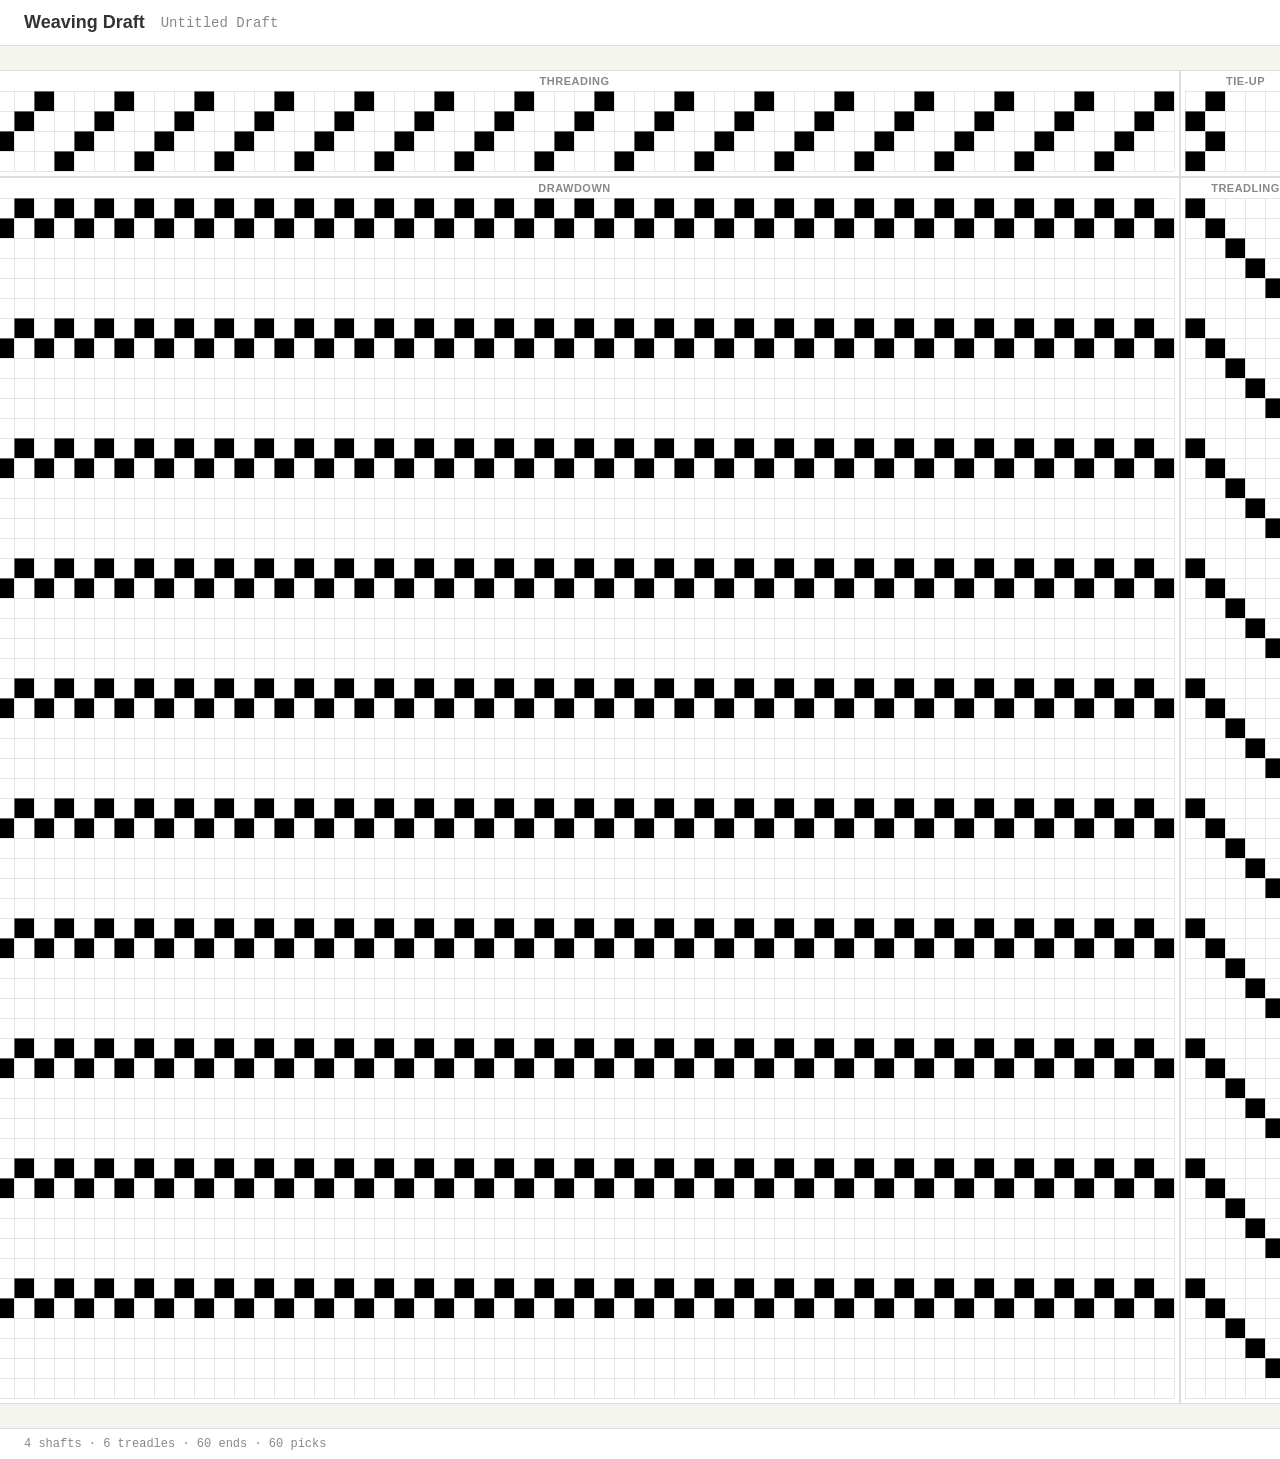
==== index.html @ 2280c904 "Move index.htm for github pages" ====
<!DOCTYPE html>
<html lang="en">
<head>
  <meta charset="UTF-8">
  <meta name="viewport" content="width=device-width, initial-scale=1.0">
  <title>Weaving Draft</title>
  <link rel="stylesheet" href="src/style.css">
</head>
<body>
  <header>
    <h1>Weaving Draft</h1>
    <span class="draft-name">Untitled Draft</span>
  </header>

  <div class="main-container">
    <div class="draft-layout">
      <div class="grid-section threading">
        <span class="grid-label">Threading</span>
        <canvas id="threading-canvas"></canvas>
      </div>
      <div class="grid-section tieup">
        <span class="grid-label">Tie-up</span>
        <canvas id="tieup-canvas"></canvas>
      </div>
      <div class="grid-section drawdown">
        <span class="grid-label">Drawdown</span>
        <canvas id="drawdown-canvas"></canvas>
      </div>
      <div class="grid-section treadling">
        <span class="grid-label">Treadling</span>
        <canvas id="treadling-canvas"></canvas>
      </div>
    </div>
  </div>

  <div class="info-bar" id="info-bar"></div>

  <script type="module" src="src/app.js"></script>
</body>
</html>
---- src/style.css ----
*, *::before, *::after {
  box-sizing: border-box;
  margin: 0;
  padding: 0;
}

:root {
  --bg: #f5f5f0;
  --surface: #ffffff;
  --text: #333333;
  --text-muted: #888888;
  --border: #dddddd;
  --accent: #4a90d9;
  --font: -apple-system, BlinkMacSystemFont, 'Segoe UI', Roboto, sans-serif;
  --font-mono: 'SF Mono', 'Fira Code', 'Consolas', monospace;
}

body {
  font-family: var(--font);
  background: var(--bg);
  color: var(--text);
  min-height: 100vh;
  display: flex;
  flex-direction: column;
}

header {
  background: var(--surface);
  border-bottom: 1px solid var(--border);
  padding: 12px 24px;
  display: flex;
  align-items: center;
  gap: 16px;
}

header h1 {
  font-size: 18px;
  font-weight: 600;
}

header .draft-name {
  font-size: 14px;
  color: var(--text-muted);
  font-family: var(--font-mono);
}

.main-container {
  flex: 1;
  display: flex;
  justify-content: center;
  padding: 24px;
  overflow: auto;
}

.draft-layout {
  display: grid;
  grid-template-columns: auto auto;
  grid-template-rows: auto auto;
  gap: 2px;
  background: var(--border);
  border: 1px solid var(--border);
  width: fit-content;
}

.grid-section {
  background: var(--surface);
  padding: 4px;
  display: flex;
  flex-direction: column;
  align-items: center;
}

.grid-section canvas {
  display: block;
  cursor: crosshair;
}

.grid-label {
  font-size: 11px;
  font-weight: 600;
  text-transform: uppercase;
  letter-spacing: 0.5px;
  color: var(--text-muted);
  margin-bottom: 4px;
}

.grid-section.threading {
  grid-column: 1;
  grid-row: 1;
}

.grid-section.tieup {
  grid-column: 2;
  grid-row: 1;
}

.grid-section.drawdown {
  grid-column: 1;
  grid-row: 2;
}

.grid-section.treadling {
  grid-column: 2;
  grid-row: 2;
}

.grid-section.drawdown canvas {
  cursor: default;
}

.info-bar {
  padding: 8px 24px;
  background: var(--surface);
  border-top: 1px solid var(--border);
  font-size: 12px;
  color: var(--text-muted);
  font-family: var(--font-mono);
  display: flex;
  gap: 24px;
}
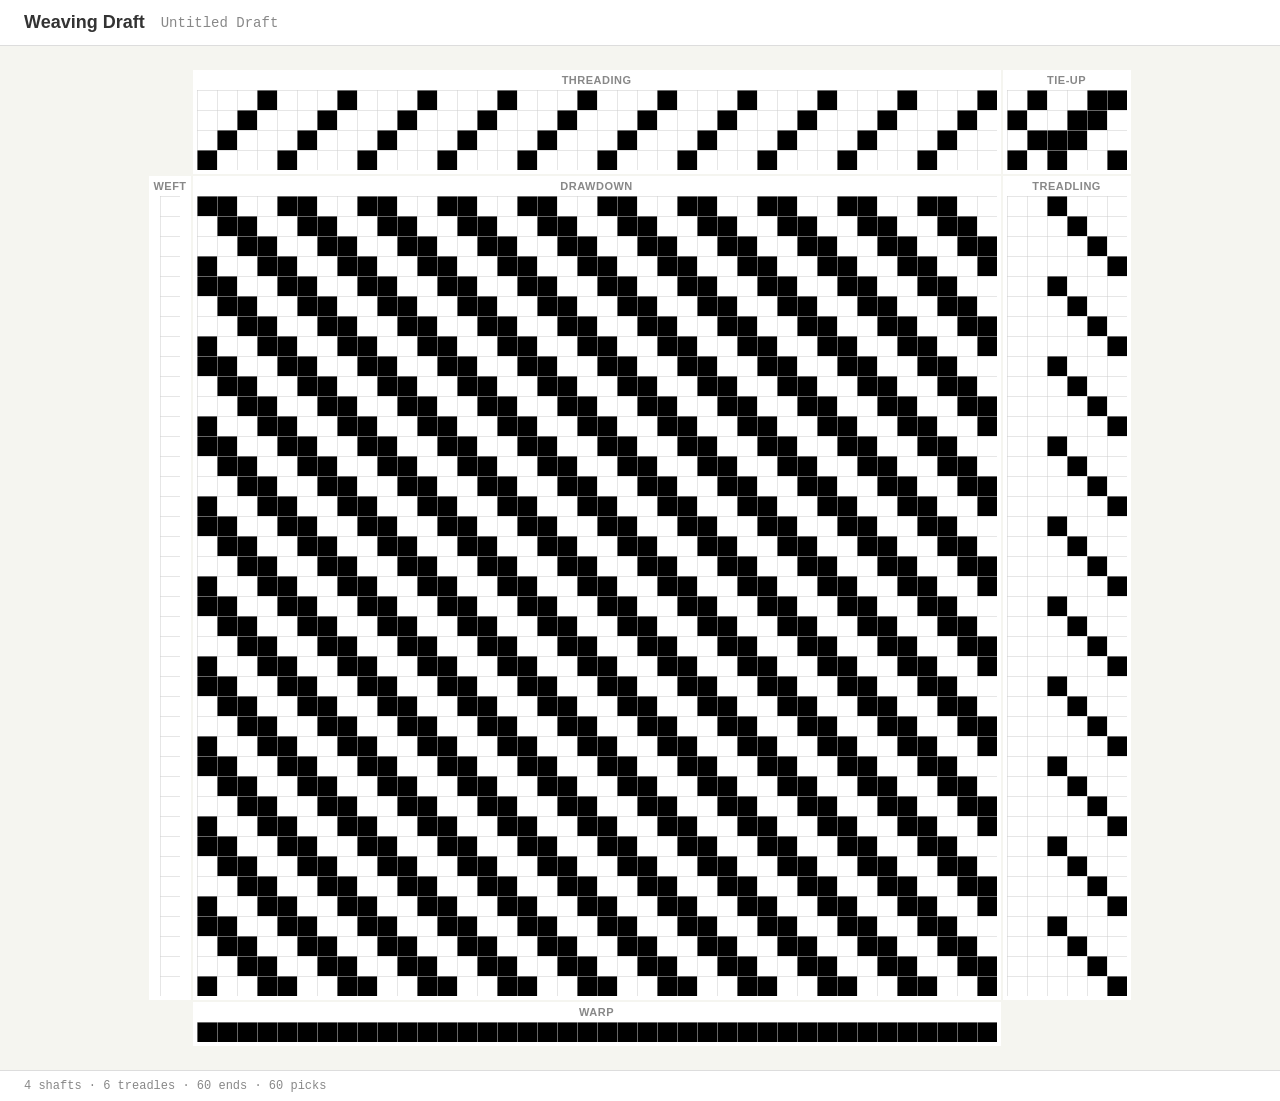
==== commit c803c4f4: "All four grids wired together, drawdown auto-updates, basic layout" ====
--- a/index.html
+++ b/index.html
@@ -14,6 +14,8 @@
 
   <div class="main-container">
     <div class="draft-layout">
+      <!--  Row 1: weft-color-spacer | threading | tieup  -->
+      <div class="grid-section spacer"></div>
       <div class="grid-section threading">
         <span class="grid-label">Threading</span>
         <canvas id="threading-canvas"></canvas>
@@ -21,6 +23,12 @@
       <div class="grid-section tieup">
         <span class="grid-label">Tie-up</span>
         <canvas id="tieup-canvas"></canvas>
+      </div>
+
+      <!--  Row 2: weft colors | drawdown | treadling  -->
+      <div class="grid-section weft-colors">
+        <span class="grid-label">Weft</span>
+        <canvas id="weft-color-canvas"></canvas>
       </div>
       <div class="grid-section drawdown">
         <span class="grid-label">Drawdown</span>
@@ -30,6 +38,14 @@
         <span class="grid-label">Treadling</span>
         <canvas id="treadling-canvas"></canvas>
       </div>
+
+      <!--  Row 3: spacer | warp colors | spacer  -->
+      <div class="grid-section spacer"></div>
+      <div class="grid-section warp-colors">
+        <span class="grid-label">Warp</span>
+        <canvas id="warp-color-canvas"></canvas>
+      </div>
+      <div class="grid-section spacer"></div>
     </div>
   </div>
 
--- a/src/style.css
+++ b/src/style.css
@@ -54,12 +54,40 @@
 
 .draft-layout {
   display: grid;
-  grid-template-columns: auto auto;
-  grid-template-rows: auto auto;
+  grid-template-columns: auto auto auto;
+  grid-template-rows: auto auto auto;
   gap: 2px;
-  background: var(--border);
-  border: 1px solid var(--border);
   width: fit-content;
+  align-items: end; /* threading and tieup align at bottom to match drawdown top */
+}
+
+/* Row 1 */
+.draft-layout > :nth-child(1) { grid-column: 1; grid-row: 1; } /* spacer */
+.draft-layout > :nth-child(2) { grid-column: 2; grid-row: 1; } /* threading */
+.draft-layout > :nth-child(3) { grid-column: 3; grid-row: 1; } /* tieup */
+
+/* Row 2 */
+.draft-layout > :nth-child(4) { grid-column: 1; grid-row: 2; } /* weft colors */
+.draft-layout > :nth-child(5) { grid-column: 2; grid-row: 2; } /* drawdown */
+.draft-layout > :nth-child(6) { grid-column: 3; grid-row: 2; } /* treadling */
+
+/* Row 3 */
+.draft-layout > :nth-child(7) { grid-column: 1; grid-row: 3; } /* spacer */
+.draft-layout > :nth-child(8) { grid-column: 2; grid-row: 3; } /* warp colors */
+.draft-layout > :nth-child(9) { grid-column: 3; grid-row: 3; } /* spacer */
+
+/* Row 2 items should align at top */
+.draft-layout > :nth-child(4),
+.draft-layout > :nth-child(5),
+.draft-layout > :nth-child(6) {
+  align-self: start;
+}
+
+/* Row 3 items align at top */
+.draft-layout > :nth-child(7),
+.draft-layout > :nth-child(8),
+.draft-layout > :nth-child(9) {
+  align-self: start;
 }
 
 .grid-section {
@@ -70,9 +98,18 @@
   align-items: center;
 }
 
+.grid-section.spacer {
+  background: transparent;
+  padding: 0;
+}
+
 .grid-section canvas {
   display: block;
   cursor: crosshair;
+}
+
+.grid-section.drawdown canvas {
+  cursor: default;
 }
 
 .grid-label {
@@ -82,30 +119,6 @@
   letter-spacing: 0.5px;
   color: var(--text-muted);
   margin-bottom: 4px;
-}
-
-.grid-section.threading {
-  grid-column: 1;
-  grid-row: 1;
-}
-
-.grid-section.tieup {
-  grid-column: 2;
-  grid-row: 1;
-}
-
-.grid-section.drawdown {
-  grid-column: 1;
-  grid-row: 2;
-}
-
-.grid-section.treadling {
-  grid-column: 2;
-  grid-row: 2;
-}
-
-.grid-section.drawdown canvas {
-  cursor: default;
 }
 
 .info-bar {
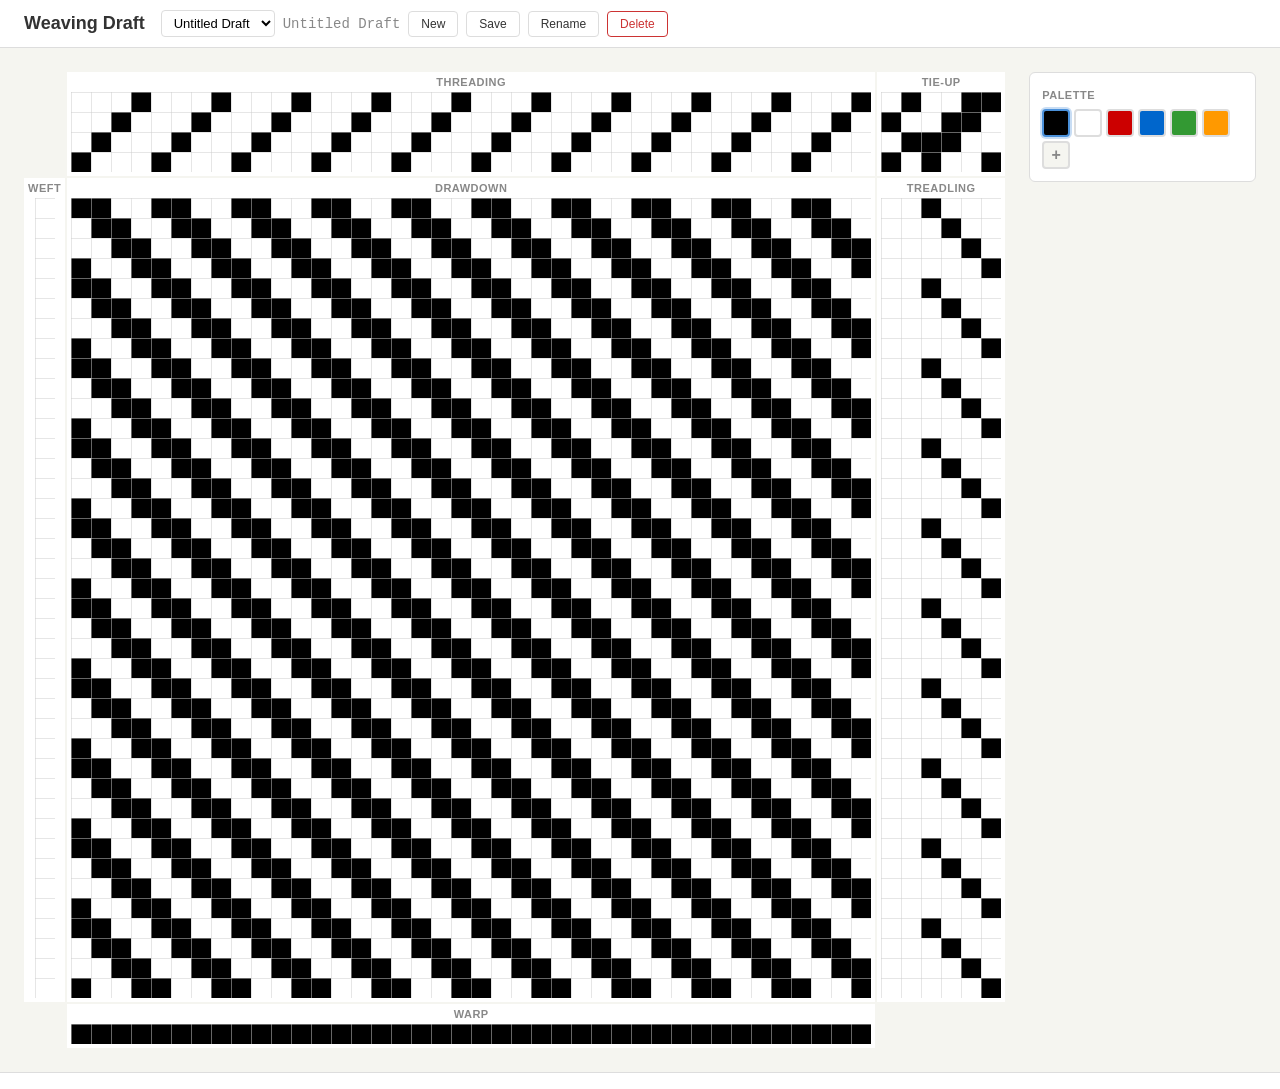
==== commit e9505b68: "Color palette, warp/weft color bars, localStorage save/load, draft management" ====
--- a/index.html
+++ b/index.html
@@ -9,43 +9,56 @@
 <body>
   <header>
     <h1>Weaving Draft</h1>
-    <span class="draft-name">Untitled Draft</span>
+    <div class="toolbar">
+      <select id="draft-select"></select>
+      <span id="draft-name" class="draft-name">Untitled Draft</span>
+      <button id="btn-new" class="btn" title="New draft">New</button>
+      <button id="btn-save" class="btn" title="Save draft">Save</button>
+      <button id="btn-rename" class="btn" title="Rename draft">Rename</button>
+      <button id="btn-delete" class="btn btn-danger" title="Delete draft">Delete</button>
+    </div>
   </header>
 
   <div class="main-container">
-    <div class="draft-layout">
-      <!--  Row 1: weft-color-spacer | threading | tieup  -->
-      <div class="grid-section spacer"></div>
-      <div class="grid-section threading">
-        <span class="grid-label">Threading</span>
-        <canvas id="threading-canvas"></canvas>
-      </div>
-      <div class="grid-section tieup">
-        <span class="grid-label">Tie-up</span>
-        <canvas id="tieup-canvas"></canvas>
+    <div class="draft-area">
+      <div class="draft-layout">
+        <!--  Row 1: weft-color-spacer | threading | tieup  -->
+        <div class="grid-section spacer"></div>
+        <div class="grid-section threading">
+          <span class="grid-label">Threading</span>
+          <canvas id="threading-canvas"></canvas>
+        </div>
+        <div class="grid-section tieup">
+          <span class="grid-label">Tie-up</span>
+          <canvas id="tieup-canvas"></canvas>
+        </div>
+
+        <!--  Row 2: weft colors | drawdown | treadling  -->
+        <div class="grid-section weft-colors">
+          <span class="grid-label">Weft</span>
+          <canvas id="weft-color-canvas"></canvas>
+        </div>
+        <div class="grid-section drawdown">
+          <span class="grid-label">Drawdown</span>
+          <canvas id="drawdown-canvas"></canvas>
+        </div>
+        <div class="grid-section treadling">
+          <span class="grid-label">Treadling</span>
+          <canvas id="treadling-canvas"></canvas>
+        </div>
+
+        <!--  Row 3: spacer | warp colors | spacer  -->
+        <div class="grid-section spacer"></div>
+        <div class="grid-section warp-colors">
+          <span class="grid-label">Warp</span>
+          <canvas id="warp-color-canvas"></canvas>
+        </div>
+        <div class="grid-section spacer"></div>
       </div>
 
-      <!--  Row 2: weft colors | drawdown | treadling  -->
-      <div class="grid-section weft-colors">
-        <span class="grid-label">Weft</span>
-        <canvas id="weft-color-canvas"></canvas>
+      <div class="sidebar">
+        <div id="palette-panel" class="panel"></div>
       </div>
-      <div class="grid-section drawdown">
-        <span class="grid-label">Drawdown</span>
-        <canvas id="drawdown-canvas"></canvas>
-      </div>
-      <div class="grid-section treadling">
-        <span class="grid-label">Treadling</span>
-        <canvas id="treadling-canvas"></canvas>
-      </div>
-
-      <!--  Row 3: spacer | warp colors | spacer  -->
-      <div class="grid-section spacer"></div>
-      <div class="grid-section warp-colors">
-        <span class="grid-label">Warp</span>
-        <canvas id="warp-color-canvas"></canvas>
-      </div>
-      <div class="grid-section spacer"></div>
     </div>
   </div>
 
--- a/src/style.css
+++ b/src/style.css
@@ -11,6 +11,7 @@
   --text-muted: #888888;
   --border: #dddddd;
   --accent: #4a90d9;
+  --danger: #cc3333;
   --font: -apple-system, BlinkMacSystemFont, 'Segoe UI', Roboto, sans-serif;
   --font-mono: 'SF Mono', 'Fira Code', 'Consolas', monospace;
 }
@@ -24,13 +25,15 @@
   flex-direction: column;
 }
 
+/* --- Header & Toolbar --- */
 header {
   background: var(--surface);
   border-bottom: 1px solid var(--border);
-  padding: 12px 24px;
+  padding: 10px 24px;
   display: flex;
   align-items: center;
   gap: 16px;
+  flex-wrap: wrap;
 }
 
 header h1 {
@@ -38,12 +41,56 @@
   font-weight: 600;
 }
 
-header .draft-name {
+.toolbar {
+  display: flex;
+  align-items: center;
+  gap: 8px;
+  flex-wrap: wrap;
+}
+
+.toolbar .draft-name {
   font-size: 14px;
   color: var(--text-muted);
   font-family: var(--font-mono);
 }
 
+.toolbar select {
+  font-family: var(--font);
+  font-size: 13px;
+  padding: 4px 8px;
+  border: 1px solid var(--border);
+  border-radius: 4px;
+  background: var(--surface);
+  max-width: 200px;
+}
+
+.btn {
+  font-family: var(--font);
+  font-size: 12px;
+  padding: 5px 12px;
+  border: 1px solid var(--border);
+  border-radius: 4px;
+  background: var(--surface);
+  color: var(--text);
+  cursor: pointer;
+  transition: background 0.1s;
+}
+
+.btn:hover {
+  background: #eee;
+}
+
+.btn-danger {
+  color: var(--danger);
+  border-color: var(--danger);
+}
+
+.btn-danger:hover {
+  background: var(--danger);
+  color: white;
+}
+
+/* --- Main Layout --- */
 .main-container {
   flex: 1;
   display: flex;
@@ -52,38 +99,41 @@
   overflow: auto;
 }
 
+.draft-area {
+  display: flex;
+  gap: 24px;
+  align-items: flex-start;
+}
+
+/* --- Grid Layout --- */
 .draft-layout {
   display: grid;
   grid-template-columns: auto auto auto;
   grid-template-rows: auto auto auto;
   gap: 2px;
   width: fit-content;
-  align-items: end; /* threading and tieup align at bottom to match drawdown top */
+  align-items: end;
 }
 
 /* Row 1 */
-.draft-layout > :nth-child(1) { grid-column: 1; grid-row: 1; } /* spacer */
-.draft-layout > :nth-child(2) { grid-column: 2; grid-row: 1; } /* threading */
-.draft-layout > :nth-child(3) { grid-column: 3; grid-row: 1; } /* tieup */
+.draft-layout > :nth-child(1) { grid-column: 1; grid-row: 1; }
+.draft-layout > :nth-child(2) { grid-column: 2; grid-row: 1; }
+.draft-layout > :nth-child(3) { grid-column: 3; grid-row: 1; }
 
 /* Row 2 */
-.draft-layout > :nth-child(4) { grid-column: 1; grid-row: 2; } /* weft colors */
-.draft-layout > :nth-child(5) { grid-column: 2; grid-row: 2; } /* drawdown */
-.draft-layout > :nth-child(6) { grid-column: 3; grid-row: 2; } /* treadling */
+.draft-layout > :nth-child(4) { grid-column: 1; grid-row: 2; }
+.draft-layout > :nth-child(5) { grid-column: 2; grid-row: 2; }
+.draft-layout > :nth-child(6) { grid-column: 3; grid-row: 2; }
 
 /* Row 3 */
-.draft-layout > :nth-child(7) { grid-column: 1; grid-row: 3; } /* spacer */
-.draft-layout > :nth-child(8) { grid-column: 2; grid-row: 3; } /* warp colors */
-.draft-layout > :nth-child(9) { grid-column: 3; grid-row: 3; } /* spacer */
-
-/* Row 2 items should align at top */
+.draft-layout > :nth-child(7) { grid-column: 1; grid-row: 3; }
+.draft-layout > :nth-child(8) { grid-column: 2; grid-row: 3; }
+.draft-layout > :nth-child(9) { grid-column: 3; grid-row: 3; }
+
+/* Row 2 & 3 items align at top */
 .draft-layout > :nth-child(4),
 .draft-layout > :nth-child(5),
-.draft-layout > :nth-child(6) {
-  align-self: start;
-}
-
-/* Row 3 items align at top */
+.draft-layout > :nth-child(6),
 .draft-layout > :nth-child(7),
 .draft-layout > :nth-child(8),
 .draft-layout > :nth-child(9) {
@@ -121,6 +171,64 @@
   margin-bottom: 4px;
 }
 
+/* --- Sidebar --- */
+.sidebar {
+  display: flex;
+  flex-direction: column;
+  gap: 16px;
+  min-width: 180px;
+}
+
+.panel {
+  background: var(--surface);
+  border: 1px solid var(--border);
+  border-radius: 6px;
+  padding: 12px;
+}
+
+/* --- Palette --- */
+.palette-swatches {
+  display: flex;
+  flex-wrap: wrap;
+  gap: 4px;
+  margin-top: 6px;
+}
+
+.palette-swatch {
+  width: 28px;
+  height: 28px;
+  border: 2px solid var(--border);
+  border-radius: 4px;
+  cursor: pointer;
+  padding: 0;
+  transition: border-color 0.1s, transform 0.1s;
+}
+
+.palette-swatch:hover {
+  transform: scale(1.1);
+}
+
+.palette-swatch.selected {
+  border-color: var(--accent);
+  box-shadow: 0 0 0 2px rgba(74, 144, 217, 0.3);
+}
+
+.palette-add {
+  background: var(--bg);
+  color: var(--text-muted);
+  font-size: 16px;
+  font-weight: bold;
+  display: flex;
+  align-items: center;
+  justify-content: center;
+}
+
+.palette-add:hover {
+  background: var(--border);
+  color: var(--text);
+}
+
+/* --- Info Bar --- */
 .info-bar {
   padding: 8px 24px;
   background: var(--surface);
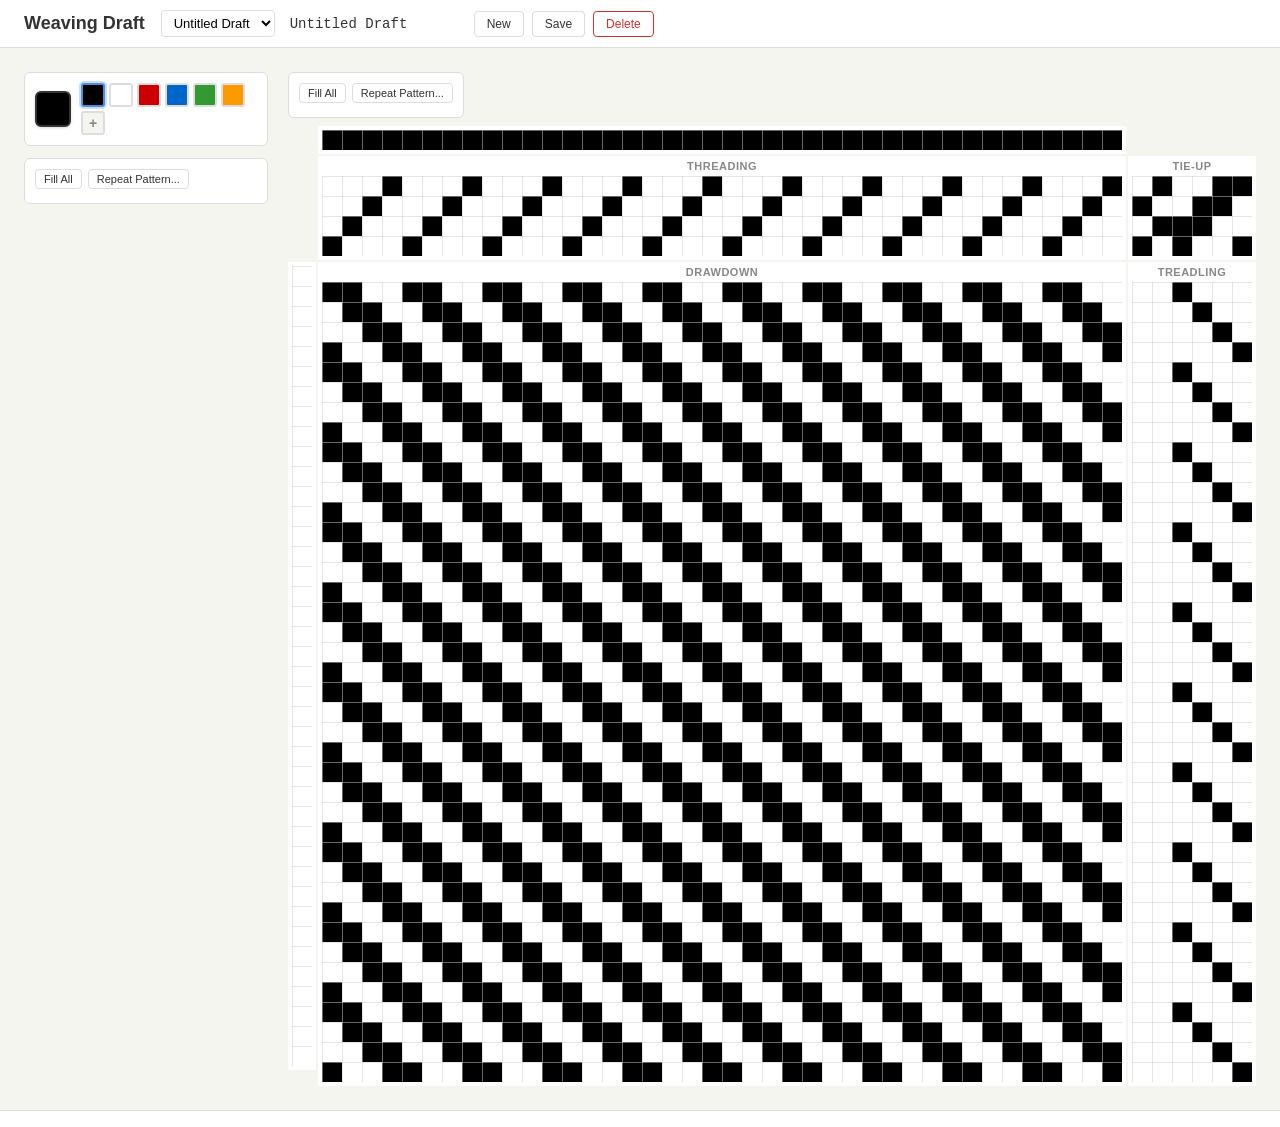
==== commit 5abdd922: "UI color changes" ====
--- a/index.html
+++ b/index.html
@@ -11,53 +11,58 @@
     <h1>Weaving Draft</h1>
     <div class="toolbar">
       <select id="draft-select"></select>
-      <span id="draft-name" class="draft-name">Untitled Draft</span>
+      <input id="draft-name" class="draft-name-input" value="Untitled Draft" spellcheck="false">
       <button id="btn-new" class="btn" title="New draft">New</button>
       <button id="btn-save" class="btn" title="Save draft">Save</button>
-      <button id="btn-rename" class="btn" title="Rename draft">Rename</button>
       <button id="btn-delete" class="btn btn-danger" title="Delete draft">Delete</button>
     </div>
   </header>
 
   <div class="main-container">
     <div class="draft-area">
-      <div class="draft-layout">
-        <!--  Row 1: weft-color-spacer | threading | tieup  -->
-        <div class="grid-section spacer"></div>
-        <div class="grid-section threading">
-          <span class="grid-label">Threading</span>
-          <canvas id="threading-canvas"></canvas>
-        </div>
-        <div class="grid-section tieup">
-          <span class="grid-label">Tie-up</span>
-          <canvas id="tieup-canvas"></canvas>
-        </div>
-
-        <!--  Row 2: weft colors | drawdown | treadling  -->
-        <div class="grid-section weft-colors">
-          <span class="grid-label">Weft</span>
-          <canvas id="weft-color-canvas"></canvas>
-        </div>
-        <div class="grid-section drawdown">
-          <span class="grid-label">Drawdown</span>
-          <canvas id="drawdown-canvas"></canvas>
-        </div>
-        <div class="grid-section treadling">
-          <span class="grid-label">Treadling</span>
-          <canvas id="treadling-canvas"></canvas>
-        </div>
-
-        <!--  Row 3: spacer | warp colors | spacer  -->
-        <div class="grid-section spacer"></div>
-        <div class="grid-section warp-colors">
-          <span class="grid-label">Warp</span>
-          <canvas id="warp-color-canvas"></canvas>
-        </div>
-        <div class="grid-section spacer"></div>
+      <!-- Left sidebar: palette + weft color tools -->
+      <div class="sidebar sidebar-left">
+        <div class="panel" id="palette-panel"></div>
+        <div class="panel" id="weft-color-tools"></div>
       </div>
 
-      <div class="sidebar">
-        <div id="palette-panel" class="panel"></div>
+      <!-- Center: grids -->
+      <div class="draft-center">
+        <!-- Warp color tools above the grid -->
+        <div class="panel warp-tools-panel" id="warp-color-tools"></div>
+
+        <div class="draft-layout">
+          <!--  Row 1: spacer | warp colors | spacer  -->
+          <div class="grid-section spacer"></div>
+          <div class="grid-section warp-colors">
+            <canvas id="warp-color-canvas"></canvas>
+          </div>
+          <div class="grid-section spacer"></div>
+
+          <!--  Row 2: spacer | threading | tieup  -->
+          <div class="grid-section spacer"></div>
+          <div class="grid-section threading">
+            <span class="grid-label">Threading</span>
+            <canvas id="threading-canvas"></canvas>
+          </div>
+          <div class="grid-section tieup">
+            <span class="grid-label">Tie-up</span>
+            <canvas id="tieup-canvas"></canvas>
+          </div>
+
+          <!--  Row 3: weft colors | drawdown | treadling  -->
+          <div class="grid-section weft-colors">
+            <canvas id="weft-color-canvas"></canvas>
+          </div>
+          <div class="grid-section drawdown">
+            <span class="grid-label">Drawdown</span>
+            <canvas id="drawdown-canvas"></canvas>
+          </div>
+          <div class="grid-section treadling">
+            <span class="grid-label">Treadling</span>
+            <canvas id="treadling-canvas"></canvas>
+          </div>
+        </div>
       </div>
     </div>
   </div>
--- a/src/style.css
+++ b/src/style.css
@@ -36,10 +36,7 @@
   flex-wrap: wrap;
 }
 
-header h1 {
-  font-size: 18px;
-  font-weight: 600;
-}
+header h1 { font-size: 18px; font-weight: 600; }
 
 .toolbar {
   display: flex;
@@ -48,11 +45,19 @@
   flex-wrap: wrap;
 }
 
-.toolbar .draft-name {
+.draft-name-input {
+  font-family: var(--font-mono);
   font-size: 14px;
-  color: var(--text-muted);
-  font-family: var(--font-mono);
-}
+  color: var(--text);
+  background: transparent;
+  border: 1px solid transparent;
+  border-radius: 4px;
+  padding: 3px 6px;
+  min-width: 120px;
+  transition: border-color 0.15s, background 0.15s;
+}
+.draft-name-input:hover { border-color: var(--border); background: var(--surface); }
+.draft-name-input:focus { outline: none; border-color: var(--accent); background: var(--surface); }
 
 .toolbar select {
   font-family: var(--font);
@@ -64,6 +69,7 @@
   max-width: 200px;
 }
 
+/* --- Buttons --- */
 .btn {
   font-family: var(--font);
   font-size: 12px;
@@ -75,20 +81,20 @@
   cursor: pointer;
   transition: background 0.1s;
 }
-
-.btn:hover {
-  background: #eee;
-}
-
-.btn-danger {
-  color: var(--danger);
-  border-color: var(--danger);
-}
-
-.btn-danger:hover {
-  background: var(--danger);
+.btn:hover { background: #eee; }
+.btn:disabled { opacity: 0.4; cursor: default; }
+
+.btn-sm { font-size: 11px; padding: 3px 8px; }
+
+.btn-primary {
+  background: var(--accent);
   color: white;
-}
+  border-color: var(--accent);
+}
+.btn-primary:hover { background: #3a7dc4; }
+
+.btn-danger { color: var(--danger); border-color: var(--danger); }
+.btn-danger:hover { background: var(--danger); color: white; }
 
 /* --- Main Layout --- */
 .main-container {
@@ -101,39 +107,169 @@
 
 .draft-area {
   display: flex;
-  gap: 24px;
+  gap: 20px;
   align-items: flex-start;
 }
 
+.draft-center {
+  display: flex;
+  flex-direction: column;
+  gap: 8px;
+}
+
+/* --- Sidebar --- */
+.sidebar {
+  display: flex;
+  flex-direction: column;
+  gap: 12px;
+  min-width: 160px;
+}
+
+.panel {
+  background: var(--surface);
+  border: 1px solid var(--border);
+  border-radius: 6px;
+  padding: 10px;
+}
+
+.warp-tools-panel {
+  width: fit-content;
+}
+
+/* --- Palette --- */
+#palette-panel {
+  display: flex;
+  align-items: center;
+  gap: 10px;
+}
+
+.palette-active-swatch {
+  width: 36px;
+  height: 36px;
+  border: 2px solid var(--text);
+  border-radius: 6px;
+  cursor: pointer;
+  padding: 0;
+  box-shadow: 0 1px 3px rgba(0,0,0,0.15);
+  transition: transform 0.1s;
+  flex-shrink: 0;
+}
+.palette-active-swatch:hover { transform: scale(1.08); }
+
+.palette-swatches {
+  display: flex;
+  flex-wrap: wrap;
+  gap: 4px;
+}
+
+.palette-swatch {
+  width: 24px;
+  height: 24px;
+  border: 2px solid var(--border);
+  border-radius: 3px;
+  cursor: pointer;
+  padding: 0;
+  transition: border-color 0.1s, transform 0.1s;
+}
+.palette-swatch:hover { transform: scale(1.15); }
+.palette-swatch.selected {
+  border-color: var(--accent);
+  box-shadow: 0 0 0 2px rgba(74, 144, 217, 0.3);
+}
+
+.palette-add {
+  background: var(--bg);
+  color: var(--text-muted);
+  font-size: 14px;
+  font-weight: bold;
+  display: flex;
+  align-items: center;
+  justify-content: center;
+}
+.palette-add:hover { background: var(--border); color: var(--text); }
+
+/* --- Color Tools --- */
+.color-tools-row {
+  display: flex;
+  gap: 6px;
+  align-items: center;
+  margin-bottom: 4px;
+}
+
+.pattern-builder {
+  margin-top: 8px;
+  display: flex;
+  flex-direction: column;
+  gap: 8px;
+}
+
+.pattern-hint {
+  font-size: 11px;
+  color: var(--text-muted);
+  line-height: 1.4;
+}
+
+.pattern-slots {
+  display: flex;
+  gap: 3px;
+  align-items: center;
+  flex-wrap: wrap;
+}
+
+.pattern-slot {
+  width: 28px;
+  height: 28px;
+  border: 2px solid var(--border);
+  border-radius: 3px;
+  cursor: pointer;
+  padding: 0;
+  transition: transform 0.1s;
+}
+.pattern-slot:hover { transform: scale(1.12); border-color: var(--accent); }
+
+.pattern-slot-btn {
+  width: 24px;
+  height: 24px;
+  padding: 0;
+  display: flex;
+  align-items: center;
+  justify-content: center;
+  font-size: 14px;
+}
+
 /* --- Grid Layout --- */
+/*
+  Row 1: spacer | warp colors | spacer
+  Row 2: spacer | threading   | tieup
+  Row 3: weft   | drawdown    | treadling
+*/
 .draft-layout {
   display: grid;
   grid-template-columns: auto auto auto;
   grid-template-rows: auto auto auto;
   gap: 2px;
   width: fit-content;
-  align-items: end;
-}
-
-/* Row 1 */
+}
+
 .draft-layout > :nth-child(1) { grid-column: 1; grid-row: 1; }
 .draft-layout > :nth-child(2) { grid-column: 2; grid-row: 1; }
 .draft-layout > :nth-child(3) { grid-column: 3; grid-row: 1; }
-
-/* Row 2 */
 .draft-layout > :nth-child(4) { grid-column: 1; grid-row: 2; }
 .draft-layout > :nth-child(5) { grid-column: 2; grid-row: 2; }
 .draft-layout > :nth-child(6) { grid-column: 3; grid-row: 2; }
-
-/* Row 3 */
 .draft-layout > :nth-child(7) { grid-column: 1; grid-row: 3; }
 .draft-layout > :nth-child(8) { grid-column: 2; grid-row: 3; }
 .draft-layout > :nth-child(9) { grid-column: 3; grid-row: 3; }
 
-/* Row 2 & 3 items align at top */
+/* Rows 1 & 2 align bottom, row 3 aligns top */
+.draft-layout > :nth-child(1),
+.draft-layout > :nth-child(2),
+.draft-layout > :nth-child(3),
 .draft-layout > :nth-child(4),
 .draft-layout > :nth-child(5),
-.draft-layout > :nth-child(6),
+.draft-layout > :nth-child(6) {
+  align-self: end;
+}
 .draft-layout > :nth-child(7),
 .draft-layout > :nth-child(8),
 .draft-layout > :nth-child(9) {
@@ -148,19 +284,12 @@
   align-items: center;
 }
 
-.grid-section.spacer {
-  background: transparent;
-  padding: 0;
-}
-
-.grid-section canvas {
-  display: block;
-  cursor: crosshair;
-}
-
-.grid-section.drawdown canvas {
-  cursor: default;
-}
+.grid-section.spacer { background: transparent; padding: 0; }
+
+.grid-section canvas { display: block; cursor: crosshair; }
+.grid-section.drawdown canvas { cursor: default; }
+.grid-section.warp-colors canvas,
+.grid-section.weft-colors canvas { cursor: pointer; }
 
 .grid-label {
   font-size: 11px;
@@ -171,63 +300,6 @@
   margin-bottom: 4px;
 }
 
-/* --- Sidebar --- */
-.sidebar {
-  display: flex;
-  flex-direction: column;
-  gap: 16px;
-  min-width: 180px;
-}
-
-.panel {
-  background: var(--surface);
-  border: 1px solid var(--border);
-  border-radius: 6px;
-  padding: 12px;
-}
-
-/* --- Palette --- */
-.palette-swatches {
-  display: flex;
-  flex-wrap: wrap;
-  gap: 4px;
-  margin-top: 6px;
-}
-
-.palette-swatch {
-  width: 28px;
-  height: 28px;
-  border: 2px solid var(--border);
-  border-radius: 4px;
-  cursor: pointer;
-  padding: 0;
-  transition: border-color 0.1s, transform 0.1s;
-}
-
-.palette-swatch:hover {
-  transform: scale(1.1);
-}
-
-.palette-swatch.selected {
-  border-color: var(--accent);
-  box-shadow: 0 0 0 2px rgba(74, 144, 217, 0.3);
-}
-
-.palette-add {
-  background: var(--bg);
-  color: var(--text-muted);
-  font-size: 16px;
-  font-weight: bold;
-  display: flex;
-  align-items: center;
-  justify-content: center;
-}
-
-.palette-add:hover {
-  background: var(--border);
-  color: var(--text);
-}
-
 /* --- Info Bar --- */
 .info-bar {
   padding: 8px 24px;
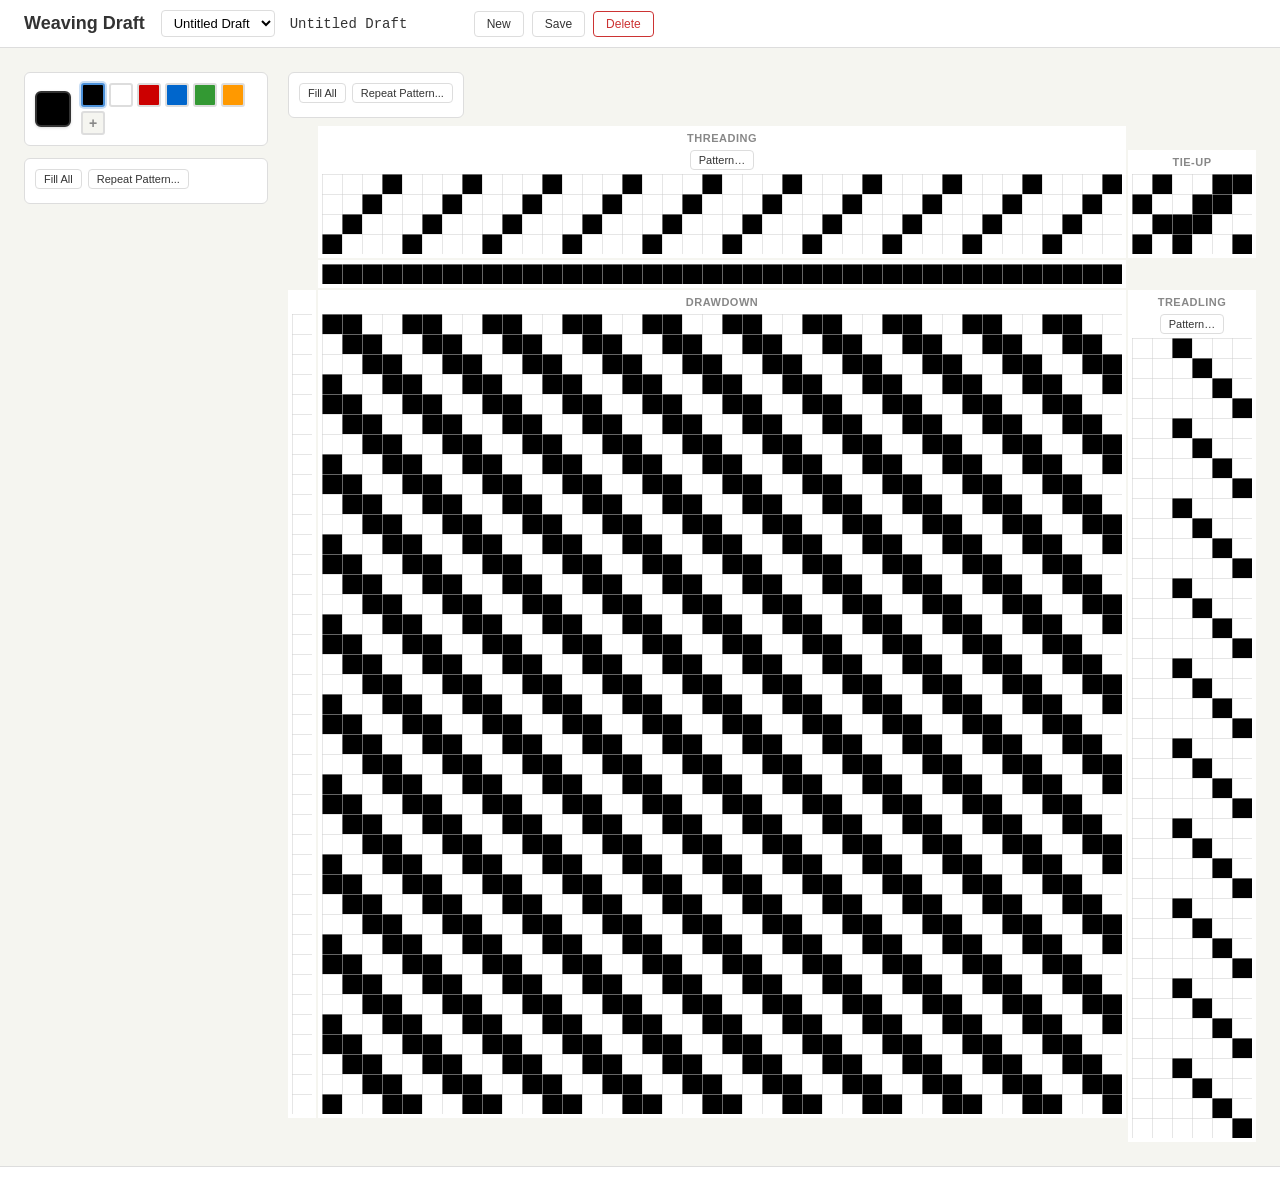
==== commit 706168c2: "Allow pattern editing in chunks" ====
--- a/index.html
+++ b/index.html
@@ -28,21 +28,15 @@
 
       <!-- Center: grids -->
       <div class="draft-center">
-        <!-- Warp color tools above the grid -->
+        <!-- Warp color tools -->
         <div class="panel warp-tools-panel" id="warp-color-tools"></div>
 
         <div class="draft-layout">
-          <!--  Row 1: spacer | warp colors | spacer  -->
-          <div class="grid-section spacer"></div>
-          <div class="grid-section warp-colors">
-            <canvas id="warp-color-canvas"></canvas>
-          </div>
-          <div class="grid-section spacer"></div>
-
-          <!--  Row 2: spacer | threading | tieup  -->
+          <!--  Row 1: spacer | threading | tieup  -->
           <div class="grid-section spacer"></div>
           <div class="grid-section threading">
             <span class="grid-label">Threading</span>
+            <span id="threading-tools"></span>
             <canvas id="threading-canvas"></canvas>
           </div>
           <div class="grid-section tieup">
@@ -50,8 +44,16 @@
             <canvas id="tieup-canvas"></canvas>
           </div>
 
+          <!--  Row 2: spacer | warp colors | spacer  -->
+          <div class="grid-section spacer"></div>
+          <div class="grid-section warp-colors">
+            <canvas id="warp-color-canvas"></canvas>
+          </div>
+          <div class="grid-section spacer"></div>
+
           <!--  Row 3: weft colors | drawdown | treadling  -->
           <div class="grid-section weft-colors">
+            <span class="grid-label">&nbsp;</span>
             <canvas id="weft-color-canvas"></canvas>
           </div>
           <div class="grid-section drawdown">
@@ -60,6 +62,7 @@
           </div>
           <div class="grid-section treadling">
             <span class="grid-label">Treadling</span>
+            <span id="treadling-tools"></span>
             <canvas id="treadling-canvas"></canvas>
           </div>
         </div>
--- a/src/style.css
+++ b/src/style.css
@@ -239,9 +239,9 @@
 
 /* --- Grid Layout --- */
 /*
-  Row 1: spacer | warp colors | spacer
-  Row 2: spacer | threading   | tieup
-  Row 3: weft   | drawdown    | treadling
+  Row 1: spacer    | threading   | tieup
+  Row 2: spacer    | warp colors | spacer
+  Row 3: weft cols | drawdown    | treadling
 */
 .draft-layout {
   display: grid;
@@ -261,15 +261,19 @@
 .draft-layout > :nth-child(8) { grid-column: 2; grid-row: 3; }
 .draft-layout > :nth-child(9) { grid-column: 3; grid-row: 3; }
 
-/* Rows 1 & 2 align bottom, row 3 aligns top */
+/* Row 1 aligns bottom (threading sits flush above warp colors) */
 .draft-layout > :nth-child(1),
 .draft-layout > :nth-child(2),
-.draft-layout > :nth-child(3),
+.draft-layout > :nth-child(3) {
+  align-self: end;
+}
+/* Row 2 aligns bottom (warp colors flush above drawdown) */
 .draft-layout > :nth-child(4),
 .draft-layout > :nth-child(5),
 .draft-layout > :nth-child(6) {
   align-self: end;
 }
+/* Row 3 aligns top */
 .draft-layout > :nth-child(7),
 .draft-layout > :nth-child(8),
 .draft-layout > :nth-child(9) {
@@ -298,6 +302,59 @@
   letter-spacing: 0.5px;
   color: var(--text-muted);
   margin-bottom: 4px;
+  height: 16px;
+  line-height: 16px;
+}
+
+/* --- Sequence Tools (threading/treadling patterns) --- */
+.sequence-toggle-btn {
+  margin-bottom: 4px;
+}
+
+.sequence-builder {
+  background: var(--bg);
+  border: 1px solid var(--border);
+  border-radius: 4px;
+  padding: 8px;
+  margin-bottom: 6px;
+  display: flex;
+  flex-direction: column;
+  gap: 8px;
+}
+
+.sequence-presets {
+  display: flex;
+  gap: 4px;
+  align-items: center;
+}
+
+.sequence-preset-label {
+  font-size: 11px;
+  color: var(--text-muted);
+  margin-right: 2px;
+}
+
+.sequence-grid-row {
+  display: flex;
+  gap: 6px;
+  align-items: flex-start;
+}
+
+.sequence-grid-wrap {
+  border: 1px solid var(--border);
+  border-radius: 3px;
+  overflow: hidden;
+}
+
+.sequence-grid-wrap canvas {
+  display: block;
+  cursor: crosshair;
+}
+
+.sequence-len-controls {
+  display: flex;
+  flex-direction: column;
+  gap: 3px;
 }
 
 /* --- Info Bar --- */
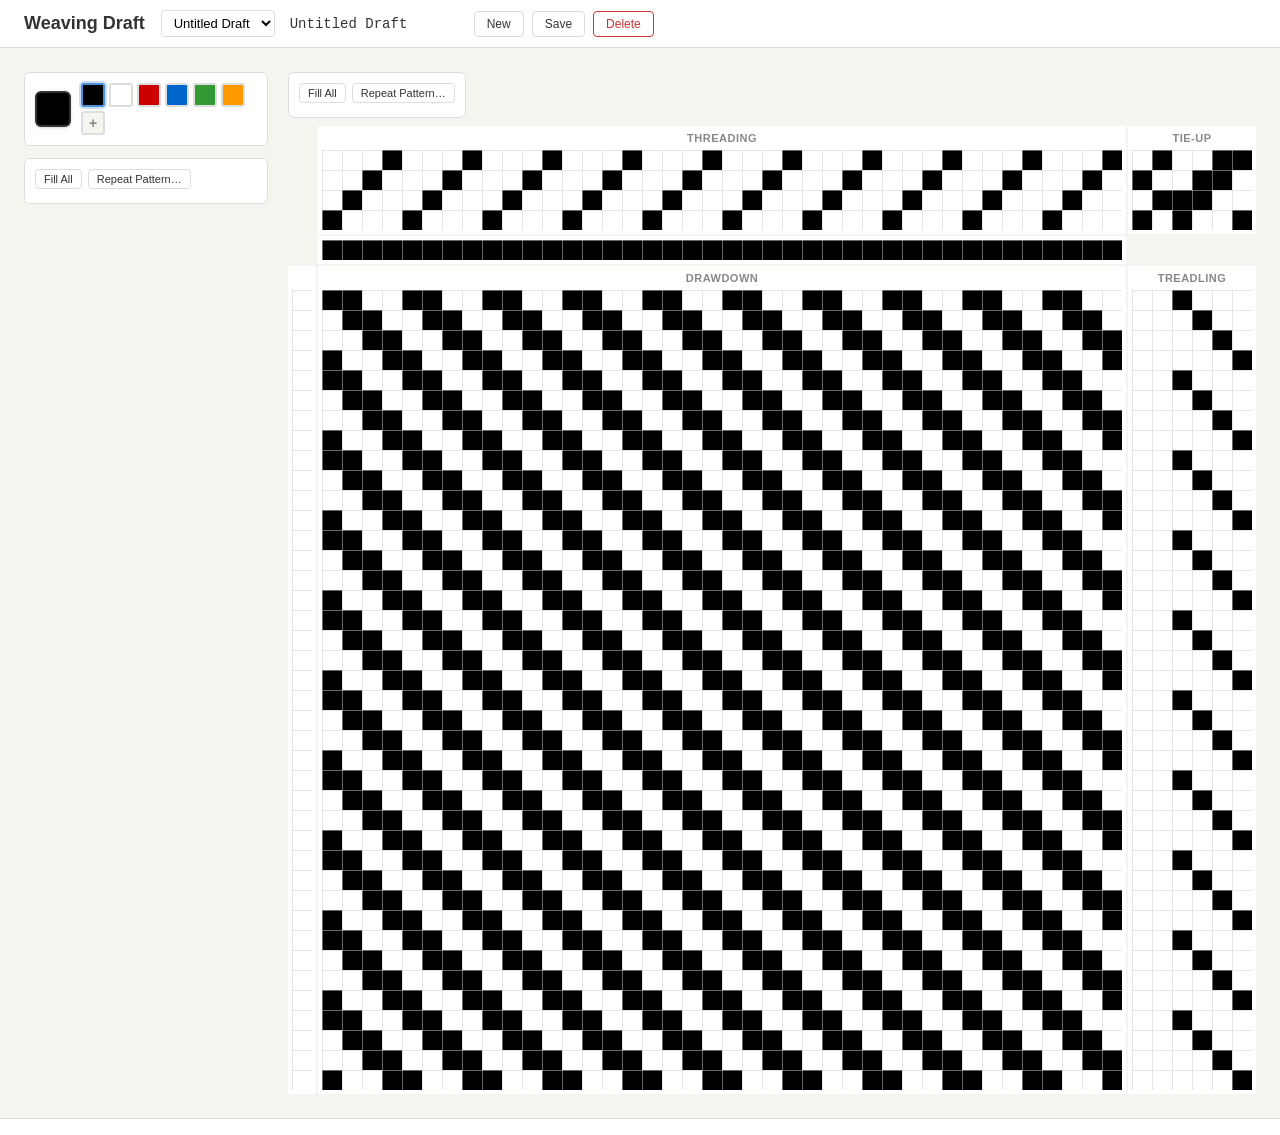
==== commit 47528706: "Consolidate color and pattern repeats into the same widget" ====
--- a/index.html
+++ b/index.html
@@ -20,23 +20,22 @@
 
   <div class="main-container">
     <div class="draft-area">
-      <!-- Left sidebar: palette + weft color tools -->
+      <!-- Left sidebar: palette + weft repeat tools -->
       <div class="sidebar sidebar-left">
         <div class="panel" id="palette-panel"></div>
-        <div class="panel" id="weft-color-tools"></div>
+        <div class="panel" id="weft-repeat-tools"></div>
       </div>
 
       <!-- Center: grids -->
       <div class="draft-center">
-        <!-- Warp color tools -->
-        <div class="panel warp-tools-panel" id="warp-color-tools"></div>
+        <!-- Warp repeat tools -->
+        <div class="panel warp-tools-panel" id="warp-repeat-tools"></div>
 
         <div class="draft-layout">
           <!--  Row 1: spacer | threading | tieup  -->
           <div class="grid-section spacer"></div>
           <div class="grid-section threading">
             <span class="grid-label">Threading</span>
-            <span id="threading-tools"></span>
             <canvas id="threading-canvas"></canvas>
           </div>
           <div class="grid-section tieup">
@@ -62,7 +61,6 @@
           </div>
           <div class="grid-section treadling">
             <span class="grid-label">Treadling</span>
-            <span id="treadling-tools"></span>
             <canvas id="treadling-canvas"></canvas>
           </div>
         </div>
--- a/src/style.css
+++ b/src/style.css
@@ -188,37 +188,116 @@
 }
 .palette-add:hover { background: var(--border); color: var(--text); }
 
-/* --- Color Tools --- */
-.color-tools-row {
+/* --- Repeat Tools (consolidated sequence + color) --- */
+.repeat-tools-row {
   display: flex;
   gap: 6px;
   align-items: center;
   margin-bottom: 4px;
 }
 
-.pattern-builder {
+.repeat-builder {
   margin-top: 8px;
   display: flex;
   flex-direction: column;
   gap: 8px;
-}
-
-.pattern-hint {
+  background: var(--bg);
+  border: 1px solid var(--border);
+  border-radius: 4px;
+  padding: 8px;
+}
+
+.repeat-top-row {
+  display: flex;
+  gap: 6px;
+  align-items: center;
+  flex-wrap: wrap;
+}
+
+.repeat-length-label {
   font-size: 11px;
   color: var(--text-muted);
-  line-height: 1.4;
-}
-
-.pattern-slots {
+}
+
+.repeat-length-input {
+  width: 52px;
+  font-family: var(--font-mono);
+  font-size: 12px;
+  padding: 2px 4px;
+  border: 1px solid var(--border);
+  border-radius: 3px;
+  text-align: center;
+}
+.repeat-length-input:focus { outline: none; border-color: var(--accent); }
+
+.repeat-presets-label {
+  font-size: 11px;
+  color: var(--text-muted);
+  margin-left: 4px;
+}
+
+.repeat-grid-wrap {
+  border: 1px solid var(--border);
+  border-radius: 3px;
+  overflow: hidden;
+  width: fit-content;
+}
+
+.repeat-grid-wrap canvas {
+  display: block;
+  cursor: crosshair;
+}
+
+.repeat-delete-section {
   display: flex;
   gap: 3px;
   align-items: center;
+}
+
+.repeat-delete-btn {
+  width: 24px;
+  height: 18px;
+  padding: 0;
+  border: 1px solid transparent;
+  border-radius: 2px;
+  background: transparent;
+  color: var(--text-muted);
+  font-size: 12px;
+  line-height: 1;
+  cursor: pointer;
+  display: flex;
+  align-items: center;
+  justify-content: center;
+  transition: color 0.1s, background 0.1s;
+}
+.repeat-delete-btn:hover {
+  color: var(--danger);
+  background: rgba(204, 51, 51, 0.08);
+  border-color: var(--danger);
+}
+
+.repeat-color-section {
+  display: flex;
+  gap: 6px;
+  align-items: center;
+}
+
+.repeat-color-label {
+  font-size: 11px;
+  color: var(--text-muted);
+  flex-shrink: 0;
+}
+
+.repeat-color-slots {
+  display: flex;
+  gap: 3px;
+  align-items: center;
   flex-wrap: wrap;
 }
 
 .pattern-slot {
-  width: 28px;
-  height: 28px;
+  width: 24px;
+  height: 24px;
   border: 2px solid var(--border);
   border-radius: 3px;
   cursor: pointer;
@@ -226,16 +305,6 @@
   transition: transform 0.1s;
 }
 .pattern-slot:hover { transform: scale(1.12); border-color: var(--accent); }
-
-.pattern-slot-btn {
-  width: 24px;
-  height: 24px;
-  padding: 0;
-  display: flex;
-  align-items: center;
-  justify-content: center;
-  font-size: 14px;
-}
 
 /* --- Grid Layout --- */
 /*
@@ -306,56 +375,6 @@
   line-height: 16px;
 }
 
-/* --- Sequence Tools (threading/treadling patterns) --- */
-.sequence-toggle-btn {
-  margin-bottom: 4px;
-}
-
-.sequence-builder {
-  background: var(--bg);
-  border: 1px solid var(--border);
-  border-radius: 4px;
-  padding: 8px;
-  margin-bottom: 6px;
-  display: flex;
-  flex-direction: column;
-  gap: 8px;
-}
-
-.sequence-presets {
-  display: flex;
-  gap: 4px;
-  align-items: center;
-}
-
-.sequence-preset-label {
-  font-size: 11px;
-  color: var(--text-muted);
-  margin-right: 2px;
-}
-
-.sequence-grid-row {
-  display: flex;
-  gap: 6px;
-  align-items: flex-start;
-}
-
-.sequence-grid-wrap {
-  border: 1px solid var(--border);
-  border-radius: 3px;
-  overflow: hidden;
-}
-
-.sequence-grid-wrap canvas {
-  display: block;
-  cursor: crosshair;
-}
-
-.sequence-len-controls {
-  display: flex;
-  flex-direction: column;
-  gap: 3px;
-}
 
 /* --- Info Bar --- */
 .info-bar {
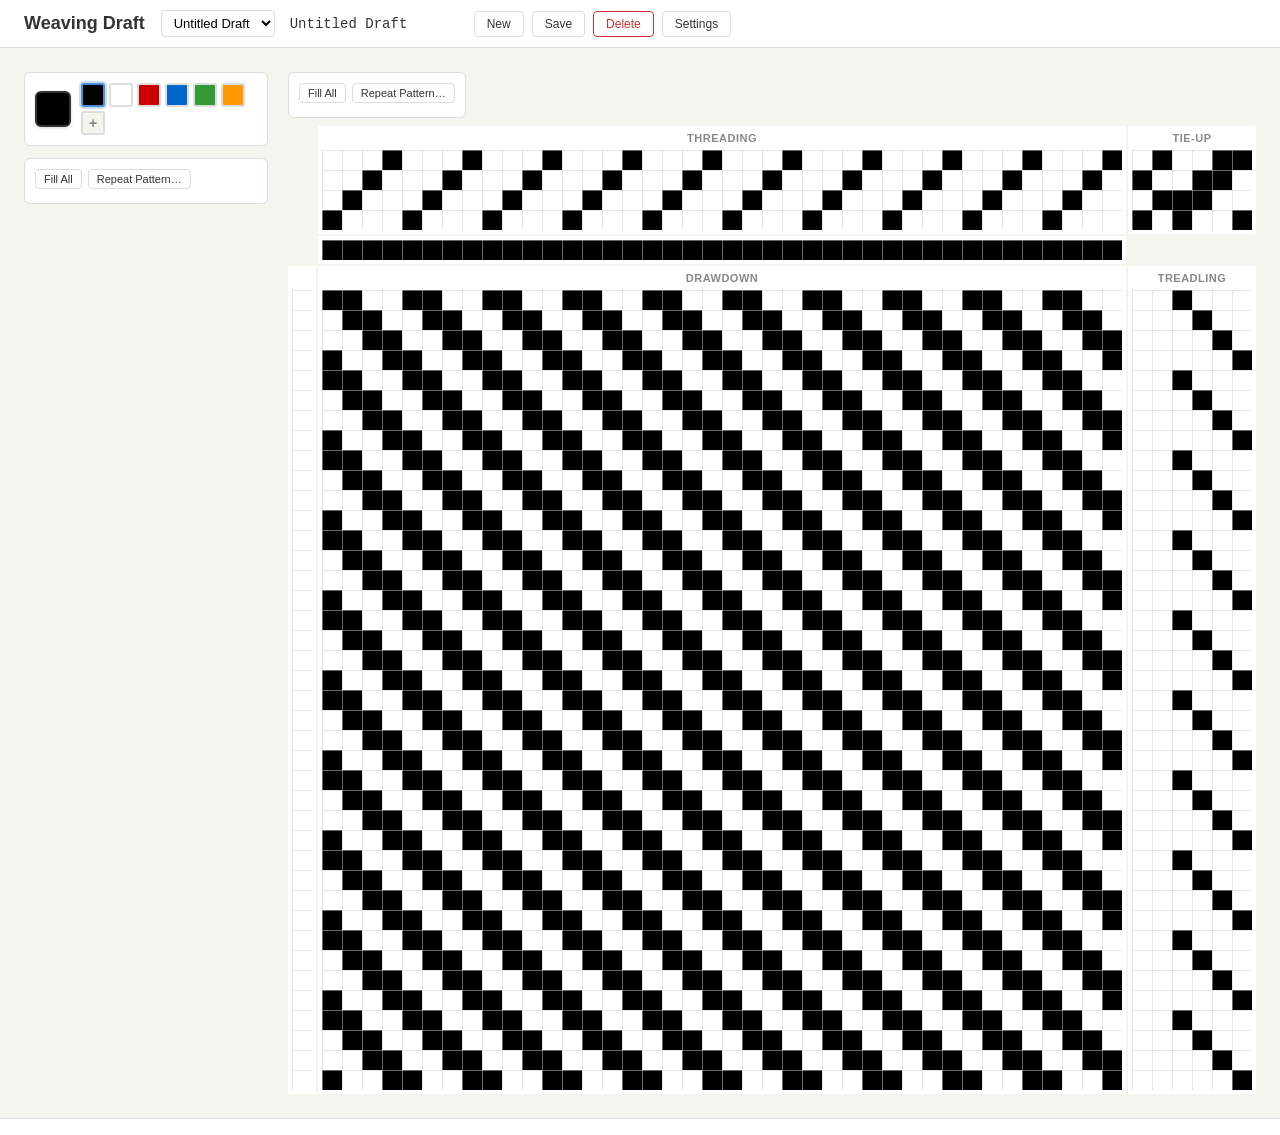
==== commit 74745088: "Add loom settings" ====
--- a/index.html
+++ b/index.html
@@ -15,6 +15,7 @@
       <button id="btn-new" class="btn" title="New draft">New</button>
       <button id="btn-save" class="btn" title="Save draft">Save</button>
       <button id="btn-delete" class="btn btn-danger" title="Delete draft">Delete</button>
+      <button id="btn-settings" class="btn" title="Loom &amp; project settings">Settings</button>
     </div>
   </header>
 
@@ -68,6 +69,50 @@
     </div>
   </div>
 
+  <!-- Settings Modal -->
+  <dialog id="settings-dialog" class="settings-dialog">
+    <form method="dialog">
+      <h2>Settings</h2>
+
+      <fieldset>
+        <legend>Loom Setup</legend>
+        <div class="settings-field">
+          <label for="set-shafts">Shafts</label>
+          <input id="set-shafts" type="number" min="2" max="32" value="4">
+        </div>
+        <div class="settings-field">
+          <label for="set-treadles">Treadles</label>
+          <input id="set-treadles" type="number" min="2" max="32" value="6">
+        </div>
+      </fieldset>
+
+      <fieldset>
+        <legend>Project Setup</legend>
+        <div class="settings-field">
+          <label for="set-warp">Warp ends</label>
+          <input id="set-warp" type="number" min="1" max="2000" value="60">
+        </div>
+        <div class="settings-field">
+          <label for="set-weft">Weft picks</label>
+          <input id="set-weft" type="number" min="1" max="2000" value="60">
+        </div>
+        <div class="settings-field">
+          <label for="set-epi">EPI <span class="optional">(optional)</span></label>
+          <input id="set-epi" type="number" min="1" max="200" placeholder="—">
+        </div>
+        <div class="settings-field">
+          <label for="set-ppi">PPI <span class="optional">(optional)</span></label>
+          <input id="set-ppi" type="number" min="1" max="200" placeholder="—">
+        </div>
+      </fieldset>
+
+      <div class="settings-actions">
+        <button type="button" id="settings-cancel" class="btn">Cancel</button>
+        <button type="button" id="settings-apply" class="btn btn-primary">Apply</button>
+      </div>
+    </form>
+  </dialog>
+
   <div class="info-bar" id="info-bar"></div>
 
   <script type="module" src="src/app.js"></script>
--- a/src/style.css
+++ b/src/style.css
@@ -248,21 +248,41 @@
   cursor: crosshair;
 }
 
+/* Grid + delete buttons layout */
+.repeat-grid-area {
+  display: flex;
+  align-items: flex-start;
+}
+
+.repeat-grid-area-cols {
+  flex-direction: column;
+}
+
+.repeat-grid-area-rows {
+  flex-direction: row;
+}
+
+/* Delete buttons — horizontal (below grid, for warp/cols) */
 .repeat-delete-section {
   display: flex;
-  gap: 3px;
-  align-items: center;
+}
+
+.repeat-delete-cols {
+  flex-direction: row;
+}
+
+.repeat-delete-rows {
+  flex-direction: column;
 }
 
 .repeat-delete-btn {
-  width: 24px;
-  height: 18px;
+  /* sized to match the 18px cell + 1px gridline = 19px pitch */
   padding: 0;
-  border: 1px solid transparent;
+  border: none;
   border-radius: 2px;
   background: transparent;
   color: var(--text-muted);
-  font-size: 12px;
+  font-size: 11px;
   line-height: 1;
   cursor: pointer;
   display: flex;
@@ -270,22 +290,24 @@
   justify-content: center;
   transition: color 0.1s, background 0.1s;
 }
+
+.repeat-delete-cols .repeat-delete-btn {
+  width: 18px;
+  height: 16px;
+}
+
+.repeat-delete-rows .repeat-delete-btn {
+  width: 16px;
+  height: 18px;
+}
+
 .repeat-delete-btn:hover {
   color: var(--danger);
   background: rgba(204, 51, 51, 0.08);
-  border-color: var(--danger);
-}
-
-.repeat-color-section {
-  display: flex;
-  gap: 6px;
-  align-items: center;
-}
-
-.repeat-color-label {
-  font-size: 11px;
-  color: var(--text-muted);
-  flex-shrink: 0;
+}
+
+.repeat-color-slots-vertical {
+  flex-direction: column;
 }
 
 .repeat-color-slots {
@@ -296,15 +318,20 @@
 }
 
 .pattern-slot {
-  width: 24px;
-  height: 24px;
-  border: 2px solid var(--border);
-  border-radius: 3px;
+  width: 18px;
+  height: 18px;
+  border: 1px solid var(--border);
+  border-radius: 2px;
   cursor: pointer;
   padding: 0;
-  transition: transform 0.1s;
-}
-.pattern-slot:hover { transform: scale(1.12); border-color: var(--accent); }
+  transition: border-color 0.1s;
+  flex-shrink: 0;
+}
+.pattern-slot:hover { border-color: var(--accent); }
+
+.repeat-color-slots { gap: 0; }
+.repeat-delete-cols { gap: 0; }
+.repeat-delete-rows { gap: 0; }
 
 /* --- Grid Layout --- */
 /*
@@ -376,6 +403,74 @@
 }
 
 
+/* --- Settings Dialog --- */
+.settings-dialog {
+  border: 1px solid var(--border);
+  border-radius: 8px;
+  padding: 24px;
+  max-width: 360px;
+  width: 90vw;
+  box-shadow: 0 8px 32px rgba(0,0,0,0.15);
+  font-family: var(--font);
+  color: var(--text);
+}
+.settings-dialog::backdrop {
+  background: rgba(0,0,0,0.3);
+}
+.settings-dialog h2 {
+  font-size: 16px;
+  margin-bottom: 16px;
+}
+.settings-dialog fieldset {
+  border: 1px solid var(--border);
+  border-radius: 6px;
+  padding: 12px 14px;
+  margin-bottom: 14px;
+}
+.settings-dialog legend {
+  font-size: 12px;
+  font-weight: 600;
+  text-transform: uppercase;
+  letter-spacing: 0.5px;
+  color: var(--text-muted);
+  padding: 0 6px;
+}
+.settings-field {
+  display: flex;
+  align-items: center;
+  justify-content: space-between;
+  gap: 12px;
+  margin-bottom: 8px;
+}
+.settings-field:last-child { margin-bottom: 0; }
+.settings-field label {
+  font-size: 13px;
+  flex-shrink: 0;
+}
+.settings-field label .optional {
+  font-size: 11px;
+  color: var(--text-muted);
+}
+.settings-field input[type="number"] {
+  width: 80px;
+  font-family: var(--font-mono);
+  font-size: 13px;
+  padding: 4px 6px;
+  border: 1px solid var(--border);
+  border-radius: 4px;
+  text-align: right;
+}
+.settings-field input[type="number"]:focus {
+  outline: none;
+  border-color: var(--accent);
+}
+.settings-actions {
+  display: flex;
+  justify-content: flex-end;
+  gap: 8px;
+  margin-top: 4px;
+}
+
 /* --- Info Bar --- */
 .info-bar {
   padding: 8px 24px;
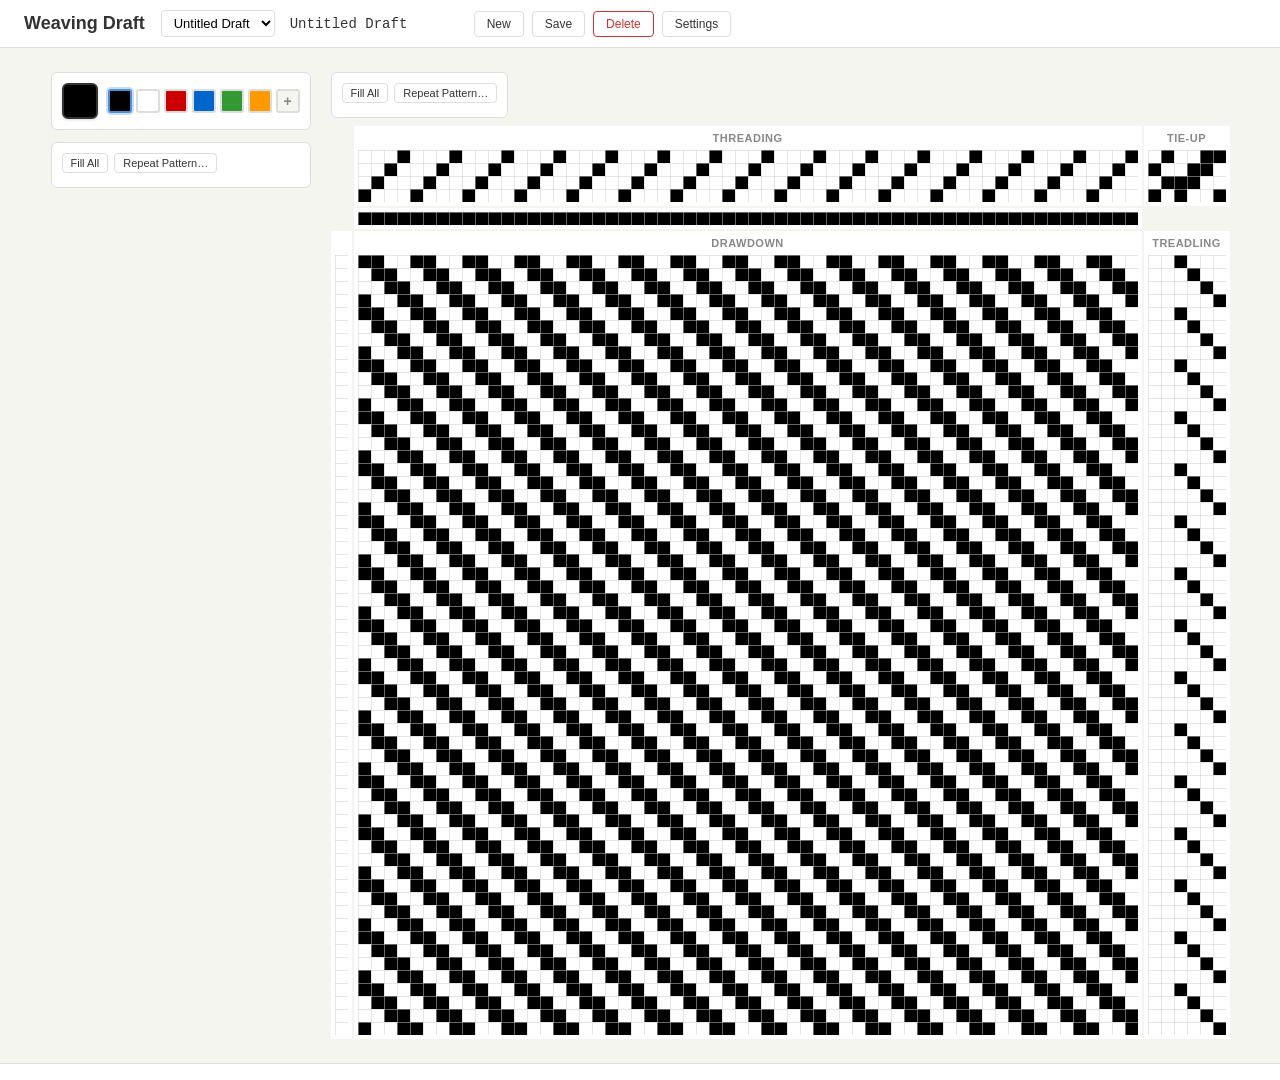
==== commit 6845c434: "Planning notes" ====
--- a/index.html
+++ b/index.html
@@ -3,7 +3,7 @@
 <head>
   <meta charset="UTF-8">
   <meta name="viewport" content="width=device-width, initial-scale=1.0">
-  <title>Weaving Draft</title>
+  <title>Warp Wise</title>
   <link rel="stylesheet" href="src/style.css">
 </head>
 <body>
--- a/src/style.css
+++ b/src/style.css
@@ -332,6 +332,48 @@
 .repeat-color-slots { gap: 0; }
 .repeat-delete-cols { gap: 0; }
 .repeat-delete-rows { gap: 0; }
+
+/* --- Repeat Actions & Saved Patterns --- */
+.repeat-actions-row {
+  display: flex;
+  gap: 6px;
+  align-items: center;
+}
+
+.repeat-saved-section {
+  display: flex;
+  align-items: flex-start;
+  gap: 6px;
+  flex-wrap: wrap;
+}
+
+.repeat-saved-list {
+  display: flex;
+  gap: 4px;
+  flex-wrap: wrap;
+}
+
+.repeat-saved-item {
+  display: flex;
+  align-items: center;
+  gap: 1px;
+}
+
+.repeat-saved-delete {
+  padding: 2px 4px;
+  border: none;
+  background: transparent;
+  color: var(--text-muted);
+  font-size: 12px;
+  cursor: pointer;
+  line-height: 1;
+  border-radius: 2px;
+  transition: color 0.1s, background 0.1s;
+}
+.repeat-saved-delete:hover {
+  color: var(--danger);
+  background: rgba(204, 51, 51, 0.08);
+}
 
 /* --- Grid Layout --- */
 /*
